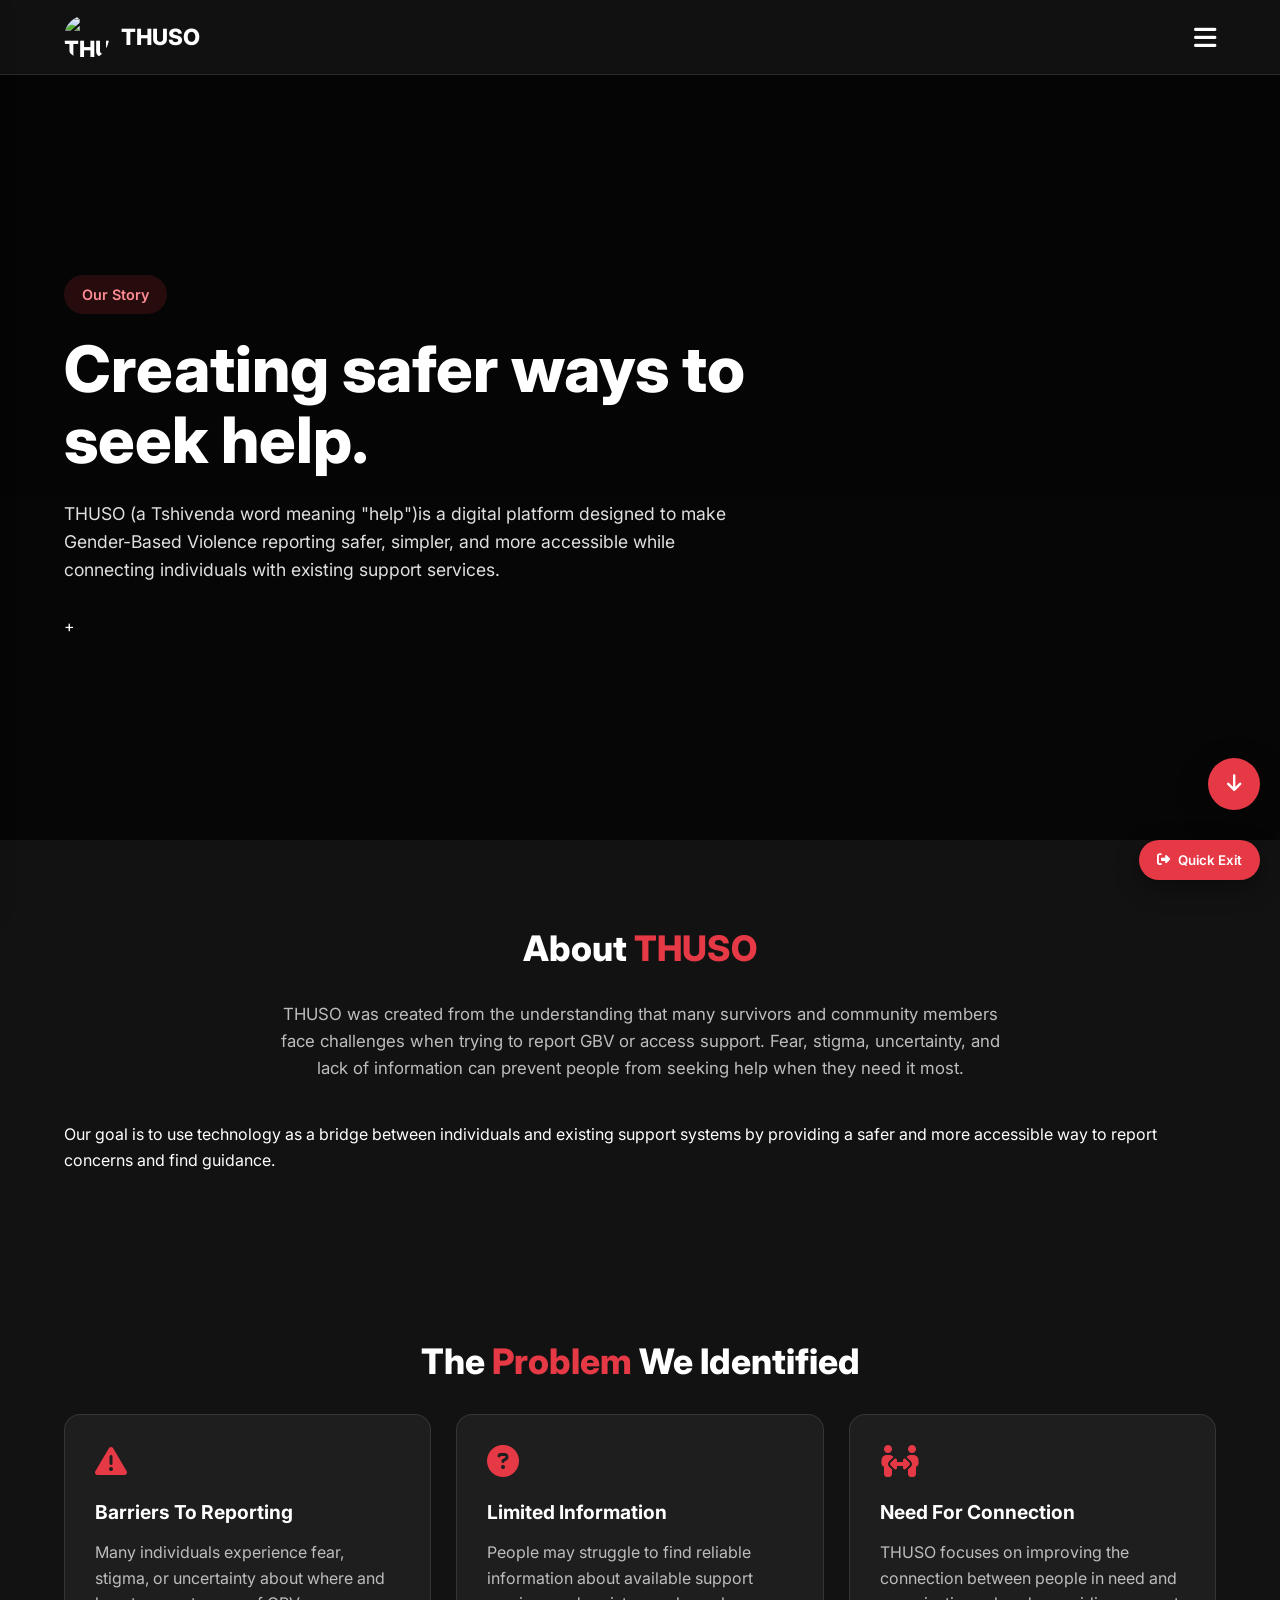
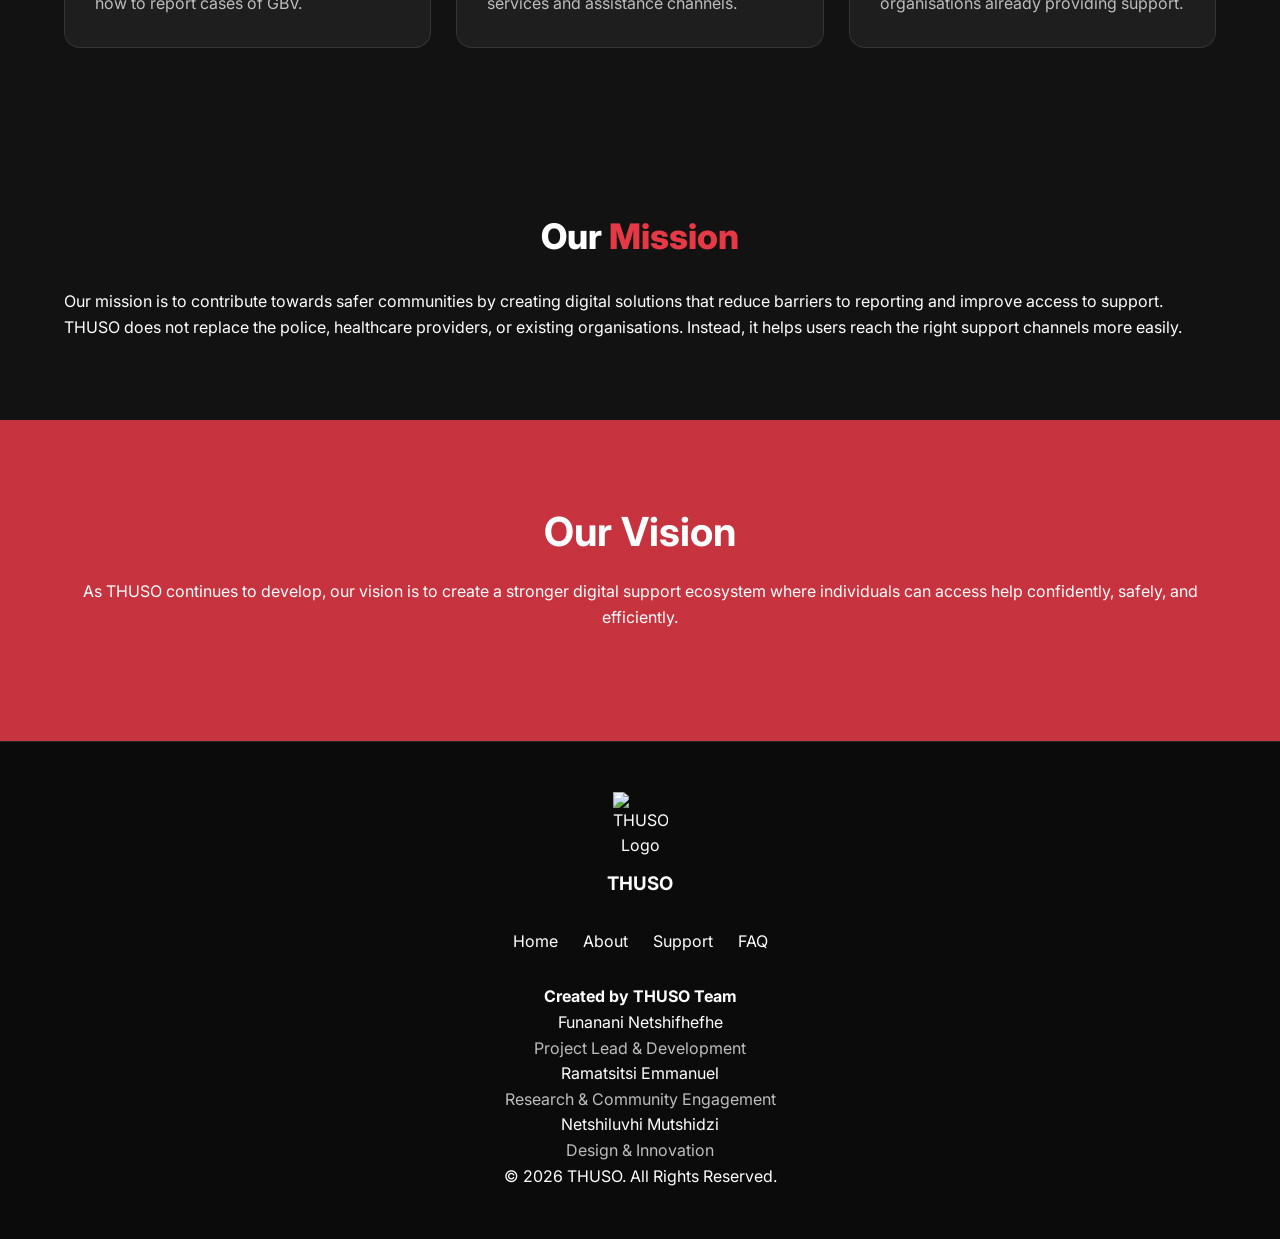
==== about.html @ 25517d31 "adding the mvp files from vs code" ====
<!DOCTYPE html>
<html lang="en">

<head>

<meta charset="UTF-8">
<meta name="viewport" content="width=device-width, initial-scale=1.0">

<meta name="description" content="Learn about THUSO, a digital platform created to improve safe GBV reporting and connect communities with support services.">

<meta name="keywords" content="THUSO, GBV solution, safe reporting, gender-based violence support, South Africa">

<meta name="author" content="Funanani Netshifhefhe">

<meta name="theme-color" content="#121212">

<title>THUSO | Our Story</title>

<link rel="icon" href="images/thusoLogLight.jpg" type="image/x-icon">

<link rel="stylesheet" href="style.css">

<link rel="stylesheet" href="https://cdnjs.cloudflare.com/ajax/libs/font-awesome/6.7.2/css/all.min.css">

</head>


<body>


<!-- Quick Exit -->

<button class="quick-exit" onclick="quickExit()">

<i class="fa-solid fa-right-from-bracket"></i>

Quick Exit

</button>



<!-- Sidebar Overlay -->

<div class="overlay" id="overlay"></div>



<!-- Navigation Sidebar -->

<nav class="sidebar" id="sidebar">


<div class="sidebar-header">

<img src="images/thusoLogLight.jpg" alt="THUSO Logo">

<h2>THUSO</h2>


<button id="closeMenu">

<i class="fa-solid fa-xmark"></i>

</button>


</div>



<ul>


<li>

<a href="index.html">

<i class="fa-solid fa-house"></i>

Home

</a>

</li>



<li>

<a href="about.html">

<i class="fa-solid fa-users"></i>

Our Story

</a>

</li>



<li>

<a href="support.html">

<i class="fa-solid fa-hand-holding-heart"></i>

Find Support

</a>

</li>



<li>

<a href="index.html#faq">

<i class="fa-solid fa-circle-question"></i>

FAQ

</a>

</li>



<li>

<a href="https://docs.google.com/forms/d/e/1FAIpQLSdorxG40xHmfavvr90T1yedFlYFtvC7zPvvxeqQZqKssrCTqw/viewform?usp=sharing&ouid=115446433279095511927">

<i class="fa-solid fa-shield-heart"></i>

Report Now

</a>

</li>


</ul>


</nav>




<!-- Header -->

<header class="header">


<div class="logo">

<img src="images/thusoLogLight.jpg" alt="THUSO Logo">

<span>THUSO</span>

</div>


<button class="menu-btn" id="menuBtn">

<i class="fa-solid fa-bars"></i>

</button>


</header>





<!-- Hero -->


<section class="hero">


<div class="hero-content">


<span class="badge">

Our Story

</span>



<h1>

Creating safer ways to seek help.

</h1>



<p>

THUSO  (a Tshivenda word meaning "help")is a digital platform designed to make Gender-Based Violence reporting safer, simpler, and more accessible while connecting individuals with existing support services.

</p>

+

</div>


</section>





<!-- About THUSO -->


<section class="section">


<div class="container">


<h2>

About <span>THUSO</span>

</h2>



<p class="section-intro">

THUSO was created from the understanding that many survivors and community members face challenges when trying to report GBV or access support. Fear, stigma, uncertainty, and lack of information can prevent people from seeking help when they need it most.

</p>



<p>

Our goal is to use technology as a bridge between individuals and existing support systems by providing a safer and more accessible way to report concerns and find guidance.

</p>



</div>


</section>






<!-- Problem -->


<section class="section why-thuso">


<div class="container">


<h2>

The <span>Problem</span> We Identified

</h2>



<div class="cards">


<div class="card">

<i class="fa-solid fa-triangle-exclamation"></i>

<h3>

Barriers To Reporting

</h3>


<p>

Many individuals experience fear, stigma, or uncertainty about where and how to report cases of GBV.

</p>


</div>




<div class="card">

<i class="fa-solid fa-circle-question"></i>

<h3>

Limited Information

</h3>


<p>

People may struggle to find reliable information about available support services and assistance channels.

</p>


</div>




<div class="card">

<i class="fa-solid fa-people-arrows"></i>

<h3>

Need For Connection

</h3>


<p>

THUSO focuses on improving the connection between people in need and organisations already providing support.

</p>


</div>



</div>


</div>


</section>






<!-- Mission -->


<section class="section safety">


<div class="container">


<h2>

Our <span>Mission</span>

</h2>



<p>

Our mission is to contribute towards safer communities by creating digital solutions that reduce barriers to reporting and improve access to support.

</p>



<p>

THUSO does not replace the police, healthcare providers, or existing organisations. Instead, it helps users reach the right support channels more easily.

</p>



</div>


</section>







<!-- Future Vision -->


<section class="cta">


<div class="container">


<h2>

Our Vision

</h2>



<p>

As THUSO continues to develop, our vision is to create a stronger digital support ecosystem where individuals can access help confidently, safely, and efficiently.

</p>



</div>


</section>







<!-- Footer -->


<footer>


<div class="footer-content">


<div class="footer-logo">

<img src="images/thusoLogLight.jpg" alt="THUSO Logo">

<h3>

THUSO

</h3>


</div>



<div class="footer-links">


<a href="index.html">

Home

</a>


<a href="about.html">

About

</a>


<a href="support.html">

Support

</a>


<a href="index.html#faq">

FAQ

</a>


</div>



<div class="footer-credit">


<h4>
Created by THUSO Team
</h4>

<div class="team-members">


<p>
<a href="https://funifrank67-coder.github.io/funihh-portfolio/
" target="_blank">
Funanani Netshifhefhe
</a>
<br>
<span>
Project Lead & Development
</span>
</p>



<p>
<a href="https://wa.me/27766846476" target="_blank">
Ramatsitsi Emmanuel
</a>
<br>
<span>
Research & Community Engagement
</span>
</p>


<p>
<a href="https://wa.me/27665182931" target="_blank">
Netshiluvhi Mutshidzi
</a>
<br>
<span>
Design & Innovation
</span>
</p>



<p>

© 2026 THUSO. All Rights Reserved.

</p>


</div>



</div>


</footer>



<script src="script.js"></script>
<!-- Floating Scroll Button -->
<button id="scrollBtn" class="scroll-btn" aria-label="Scroll Page">
    <i class="fa-solid fa-arrow-down"></i>
</button>


</body>

</html>
---- style.css ----
/* ================================
   THUSO MVP DESIGN SYSTEM
   Part 1: Global Styling by funi
================================ */


/* Google Font */
@import url('https://fonts.googleapis.com/css2?family=Inter:wght@400;500;600;700;800&display=swap');



/* ================================
   Root Variables
================================ */

:root {

    --primary: #e63946;
    --primary-dark: #c92f3a;

    --background: #121212;
    --surface: #1e1e1e;
    --surface-light: #262626;

    --text: #ffffff;
    --text-muted: #bdbdbd;

    --border: rgba(255,255,255,0.1);

    --shadow:
    0 10px 30px rgba(0,0,0,0.35);

    --radius: 16px;

    --transition: 0.3s ease;

}





/* ================================
   Reset
================================ */

* {

    margin:0;
    padding:0;
    box-sizing:border-box;

}



html {

    scroll-behavior:smooth;

}



body {

    font-family:'Inter', sans-serif;

    background:var(--background);

    color:var(--text);

    line-height:1.6;

    overflow-x:hidden;

}



img {

    max-width:100%;

    display:block;

}



a {

    text-decoration:none;

    color:inherit;

}



ul {

    list-style:none;

}



button {

    border:none;

    cursor:pointer;

    font-family:inherit;

}






/* ================================
   Global Containers
================================ */

.container {

    width:90%;

    max-width:1200px;

    margin:auto;

}



.section {

    padding:80px 0;

}



.section h2 {

    font-size:2.2rem;

    text-align:center;

    margin-bottom:25px;

    font-weight:800;

}



.section h2 span {

    color:var(--primary);

}



.section-intro {

    max-width:750px;

    margin:0 auto 40px;

    text-align:center;

    color:var(--text-muted);

    font-size:1.05rem;

}







/* ================================
   Buttons
================================ */


.btn {

    display:inline-flex;

    align-items:center;

    justify-content:center;

    gap:10px;

    padding:14px 28px;

    border-radius:30px;

    font-weight:600;

    transition:var(--transition);

}



.btn.primary {

    background:var(--primary);

    color:white;

}



.btn.primary:hover {

    background:var(--primary-dark);

    transform:translateY(-3px);

}



.btn.secondary {

    border:1px solid white;

    color:white;

}



.btn.secondary:hover {

    background:white;

    color:black;

}






/* ================================
   Badge
================================ */


.badge {

    display:inline-block;

    padding:8px 18px;

    border-radius:20px;

    background:rgba(230,57,70,0.15);

    color:#ff8b94;

    font-size:0.9rem;

    font-weight:600;

    margin-bottom:20px;

}







/* ================================
   Dark Sections
================================ */


.bg-dark {

    background:var(--surface);

}






/* ================================
   Cards General
================================ */


.cards,
.card-grid {

    display:grid;

    grid-template-columns:repeat(3,1fr);

    gap:25px;

}



.card {

    background:var(--surface);

    padding:30px;

    border-radius:var(--radius);

    border:1px solid var(--border);

    transition:var(--transition);

}



.card:hover {

    transform:translateY(-8px);

    box-shadow:var(--shadow);

}



.card i {

    font-size:2rem;

    color:var(--primary);

    margin-bottom:20px;

}



.card h3 {

    margin-bottom:12px;

    font-size:1.2rem;

}



.card p {

    color:var(--text-muted);

}



/* End Part 1 */
/* ================================
   Part 2: Header, Sidebar & Hero
================================ */



/* ================================
   Header
================================ */


.header {

    position:sticky;

    top:0;

    z-index:1000;

    height:75px;

    padding:0 5%;

    display:flex;

    align-items:center;

    justify-content:space-between;

    background:rgba(18,18,18,0.92);

    backdrop-filter:blur(10px);

    border-bottom:1px solid var(--border);

}




.logo {

    display:flex;

    align-items:center;

    gap:12px;

    font-size:1.4rem;

    font-weight:800;

}



.logo img {

    width:45px;

    height:45px;

    object-fit:contain;

    border-radius:50%;

}



.logo span {

    color:white;

}




.menu-btn {

    background:none;

    color:white;

    font-size:1.6rem;

}






/* ================================
   Sidebar
================================ */


.sidebar {

    position:fixed;

    top:0;

    left:-320px;

    width:300px;

    height:100vh;

    background:#151515;

    z-index:2000;

    padding:25px;

    transition:0.35s ease;

    box-shadow:var(--shadow);

}



.sidebar.active {

    left:0;

}





.sidebar-header {

    display:flex;

    align-items:center;

    justify-content:space-between;

    margin-bottom:35px;

}



.sidebar-header img {

    width:50px;

    height:50px;

    object-fit:contain;

}



.sidebar-header h2 {

    margin-left:10px;

    flex:1;

}





.sidebar-header button {

    background:none;

    color:white;

    font-size:1.5rem;

}





.sidebar ul li {

    margin:18px 0;

}



.sidebar ul li a {

    display:flex;

    align-items:center;

    gap:15px;

    padding:12px;

    border-radius:10px;

    transition:var(--transition);

}



.sidebar ul li a:hover {

    background:var(--surface-light);

    color:var(--primary);

}



.sidebar ul i {

    width:20px;

}







/* ================================
   Overlay
================================ */


.overlay {

    position:fixed;

    inset:0;

    background:rgba(0,0,0,0.65);

    z-index:1500;

    opacity:0;

    visibility:hidden;

    transition:var(--transition);

}



.overlay.active {

    opacity:1;

    visibility:visible;

}







/* ================================
   Quick Exit Button
================================ */


.quick-exit {

    position:fixed;

    top:20px;

    right:20px;

    z-index:3000;

    background:var(--primary);

    color:white;

    padding:12px 18px;

    border-radius:25px;

    font-weight:600;

    box-shadow:var(--shadow);

}



.quick-exit:hover {

    background:var(--primary-dark);

}








/* ================================
   Hero Section
================================ */


.hero {

    min-height:85vh;

    display:flex;

    align-items:center;

    position:relative;

    background:

    linear-gradient(
    rgba(0,0,0,0.75),
    rgba(0,0,0,0.65)
    ),

    url("images/hero.jpg");

    background-size:cover;

    background-position:center;

    padding:60px 5%;

}



.hero-content {

    max-width:700px;

}



.hero h1 {

    font-size:clamp(2.5rem,5vw,4rem);

    line-height:1.1;

    margin-bottom:25px;

    font-weight:800;

}



.hero p {

    font-size:1.1rem;

    color:#e0e0e0;

    margin-bottom:30px;

}



.hero-buttons {

    display:flex;

    gap:15px;

    flex-wrap:wrap;

}





/* Trust Box */


.trust-box {

    margin-top:45px;

    display:flex;

    gap:20px;

    flex-wrap:wrap;

}



.trust-box div {

    background:rgba(255,255,255,0.08);

    padding:15px 20px;

    border-radius:12px;

    display:flex;

    align-items:center;

    gap:10px;

}



.trust-box i {

    color:var(--primary);

}



.trust-box p {

    margin:0;

    font-size:0.9rem;

}



/* End Part 2 */

/* ================================
   Part 3: Content Sections
================================ */


/* ================================
   How THUSO Works
================================ */


.steps {

    display:grid;

    grid-template-columns:repeat(3,1fr);

    gap:25px;

}



.step {

    background:var(--surface);

    padding:30px;

    border-radius:var(--radius);

    border:1px solid var(--border);

    position:relative;

}



.step .number {

    width:45px;

    height:45px;

    display:flex;

    align-items:center;

    justify-content:center;

    background:var(--primary);

    border-radius:50%;

    font-weight:800;

    margin-bottom:20px;

}



.step h3 {

    margin-bottom:15px;

}



.step p {

    color:var(--text-muted);

}





/* ================================
   Safety Section
================================ */


.safety-grid {

    display:grid;

    grid-template-columns:repeat(4,1fr);

    gap:20px;

}



.safety-item {

    background:var(--surface);

    padding:25px;

    text-align:center;

    border-radius:var(--radius);

    border:1px solid var(--border);

}



.safety-item i {

    color:var(--primary);

    font-size:2rem;

    margin-bottom:15px;

}



.safety-item h3 {

    margin-bottom:10px;

}



.safety-item p {

    color:var(--text-muted);

    font-size:0.95rem;

}





/* ================================
   FAQ
================================ */


.faq-container {

    max-width:800px;

    margin:auto;

}



.faq-item {

    background:var(--surface);

    margin-bottom:15px;

    border-radius:12px;

    overflow:hidden;

    border:1px solid var(--border);

}



.faq-question {

    width:100%;

    padding:20px;

    background:none;

    color:white;

    display:flex;

    justify-content:space-between;

    align-items:center;

    font-size:1rem;

    font-weight:600;

}



.faq-question i {

    transition:0.3s;

}



.faq-answer {

    display:none;

    padding:0 20px 20px;

    color:var(--text-muted);

}



.faq-answer.active {

    display:block;

}





/* ================================
   Support Section
================================ */


.support-buttons {

    display:grid;

    grid-template-columns:repeat(4,1fr);

    gap:20px;

    margin-top:40px;

}



.support-card {

    background:var(--surface);

    padding:30px 20px;

    text-align:center;

    border-radius:var(--radius);

    border:1px solid var(--border);

    transition:var(--transition);

}



.support-card:hover {

    transform:translateY(-7px);

    box-shadow:var(--shadow);

}



.support-card i {

    font-size:2rem;

    color:var(--primary);

    margin-bottom:15px;

}



.support-card h3 {

    font-size:1.1rem;

    margin-bottom:10px;

}



.support-card p {

    color:var(--text-muted);

}



.support-card strong {

    display:block;

    font-size:1.2rem;

    margin:15px 0;

}



.support-card a {

    display:inline-block;

    margin:5px;

    padding:10px 18px;

    background:var(--primary);

    border-radius:20px;

    font-size:0.9rem;

}





/* ================================
   CTA
================================ */


.cta {

    padding:80px 20px;

    text-align:center;

    background:

    linear-gradient(
    rgba(230,57,70,0.85),
    rgba(230,57,70,0.85)
    );

}



.cta h2 {

    font-size:2.5rem;

    margin-bottom:15px;

}



.cta p {

    margin-bottom:30px;

}





/* ================================
   Footer
================================ */


footer {

    background:#0b0b0b;

    padding:50px 5%;

    border-top:1px solid var(--border);

}



.footer-content {

    max-width:1200px;

    margin:auto;

    text-align:center;

}



.footer-logo img {

    width:55px;

    margin:auto;

}



.footer-logo h3 {

    margin-top:10px;

}



.footer-links {

    margin:30px 0;

    display:flex;

    justify-content:center;

    gap:25px;

    flex-wrap:wrap;

}



.footer-links a:hover {

    color:var(--primary);

}



.footer-credit span {

    color:var(--text-muted);

}




/* End Part 3 */

/* ================================
   Part 4: Responsive Design
================================ */



/* Tablets */

@media (max-width: 900px) {


    .cards,
    .card-grid {

        grid-template-columns:repeat(2,1fr);

    }



    .steps {

        grid-template-columns:repeat(2,1fr);

    }



    .safety-grid {

        grid-template-columns:repeat(2,1fr);

    }



    .support-buttons {

        grid-template-columns:repeat(2,1fr);

    }



    .hero {

        min-height:75vh;

    }



    .hero h1 {

        font-size:2.8rem;

    }


}







/* Mobile Phones */

@media (max-width:600px) {


    .container {

        width:92%;

    }



    .section {

        padding:60px 0;

    }



    .section h2 {

        font-size:1.8rem;

    }




    /* Header */


    .header {

        height:70px;

        padding:0 20px;

    }



    .logo span {

        font-size:1.1rem;

    }



    .logo img {

        width:40px;

        height:40px;

    }






    /* Sidebar */


    .sidebar {

        width:280px;

    }







    /* Hero */


    .hero {

        min-height:90vh;

        padding:40px 20px;

        background-position:center;

    }



    .hero h1 {

        font-size:2.2rem;

    }



    .hero p {

        font-size:1rem;

    }



    .hero-buttons {

        flex-direction:column;

    }



    .btn {

        width:100%;

    }






    /* Trust Box */


    .trust-box {

        flex-direction:column;

    }



    .trust-box div {

        width:100%;

    }







    /* Cards */


    .cards,
    .card-grid,
    .steps,
    .safety-grid,
    .support-buttons {

        grid-template-columns:1fr;

    }




    .card,
    .step,
    .support-card {

        padding:25px 20px;

    }






    /* CTA */


    .cta h2 {

        font-size:2rem;

    }







    /* Footer */


    .footer-links {

        flex-direction:column;

        gap:15px;

    }



}






/* Small Phones */

@media (max-width:380px) {


    .hero h1 {

        font-size:1.9rem;

    }



    .quick-exit {

        padding:10px 14px;

        font-size:0.85rem;

    }


}




/* End Part 4 */
/* ==========================================
   Quick Exit Override (Paste at very bottom)
========================================== */

.quick-exit{
    position:fixed !important;
    top:auto !important;
    bottom:20px !important;
    right:20px !important;
    left:auto !important;

    z-index:9999;

    display:flex;
    align-items:center;
    gap:8px;

    border-radius:50px;

    box-shadow:0 8px 24px rgba(0,0,0,.35);

    transition:all .3s ease;
}

.quick-exit:hover{
    transform:translateY(-3px);
}

@media (max-width:600px){

    .quick-exit{
        bottom:15px !important;
        right:15px !important;

        padding:12px 16px;

        font-size:.85rem;
    }

    .quick-exit i{
        font-size:1rem;
    }

}
/* ==========================================
   Floating Scroll Button
========================================== */

.scroll-btn{

    position:fixed;

    right:20px;

    bottom:90px;   /* Above the Quick Exit button */

    width:52px;
    height:52px;

    border:none;

    border-radius:50%;

    background:#e63946;

    color: #fff;

    display:flex;

    align-items:center;

    justify-content:center;

    font-size:1.2rem;

    cursor:pointer;

    box-shadow: var(--shadow);

    transition:all .3s ease;

    opacity:1;

    visibility: visible;

    z-index: index 5000;
}

.scroll-btn.show{

    opacity:1;

    visibility:visible;

}

.scroll-btn:hover{

    background:var(--primary-dark);

    transform:translateY(-3px);

}

@media (max-width:600px){

    .scroll-btn{

        right:15px;

        bottom:85px;

        width:48px;

        height:48px;

        font-size:1rem;

    }

}
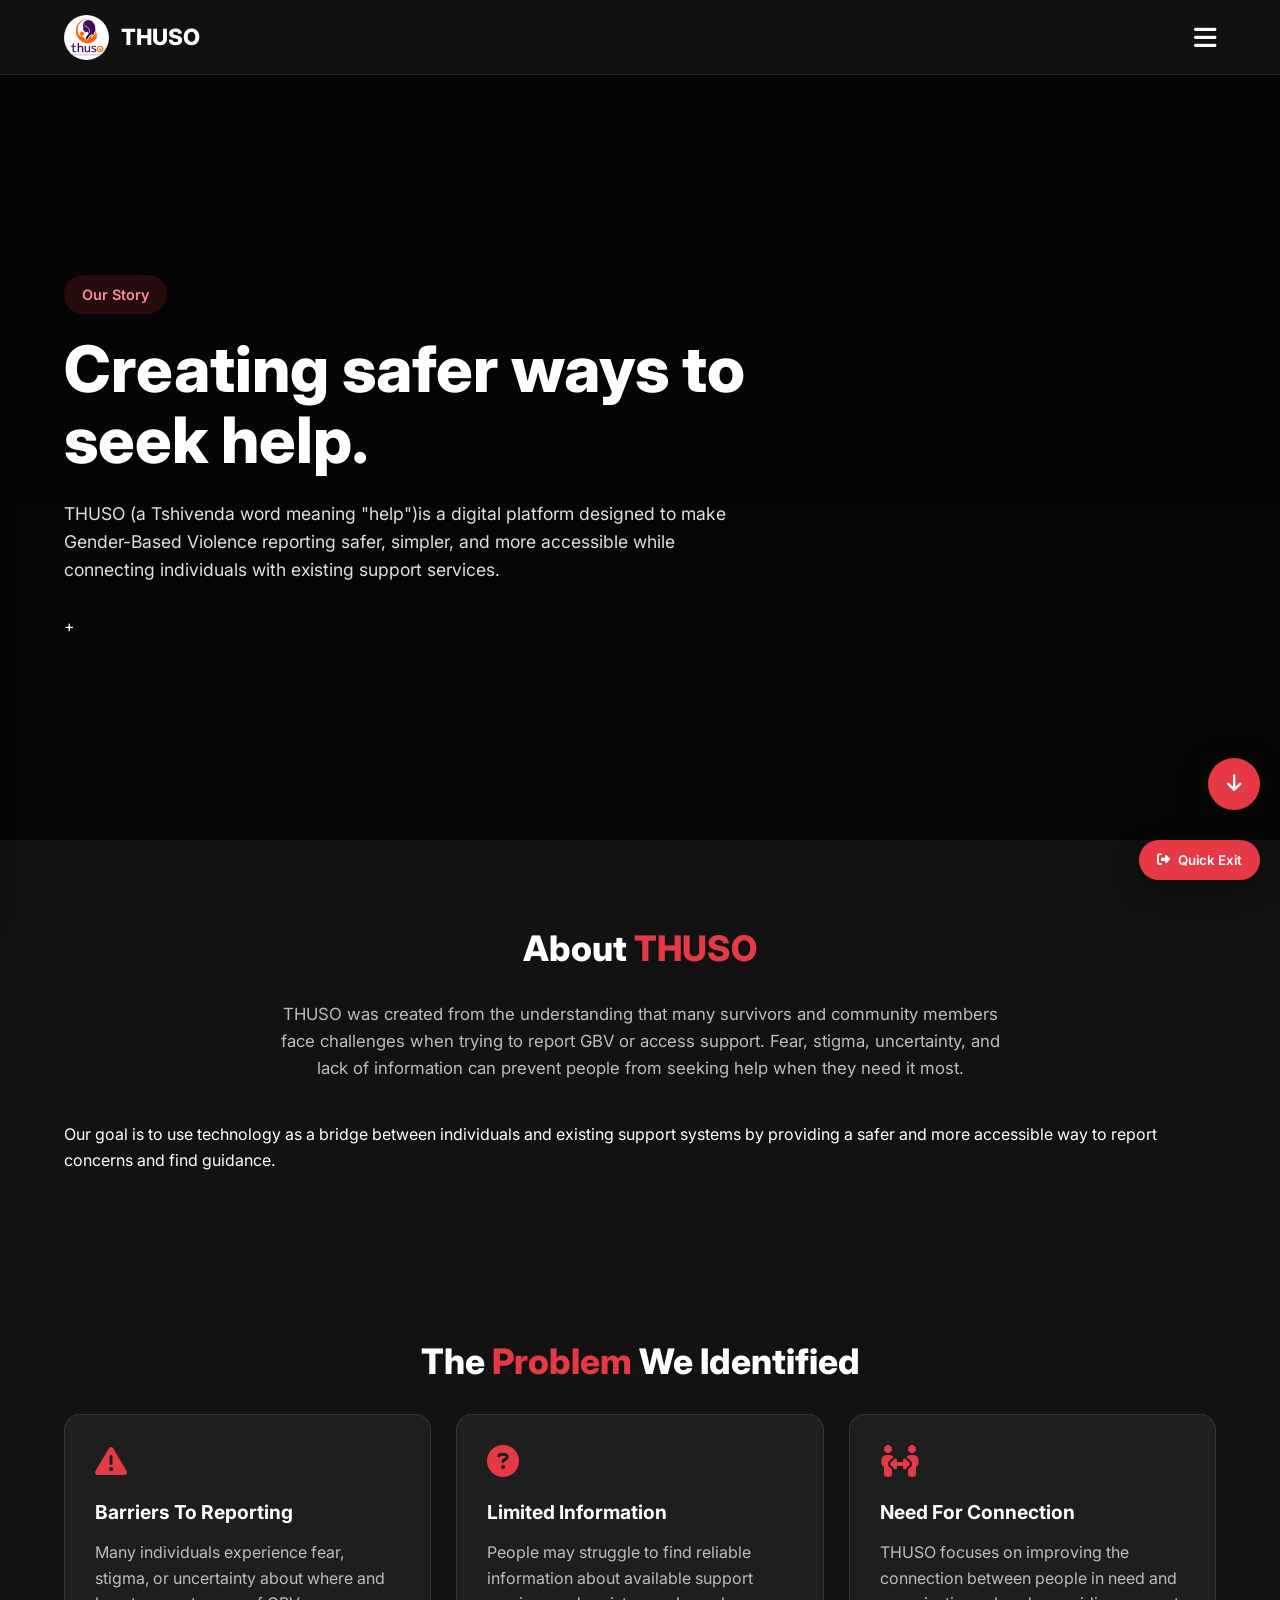
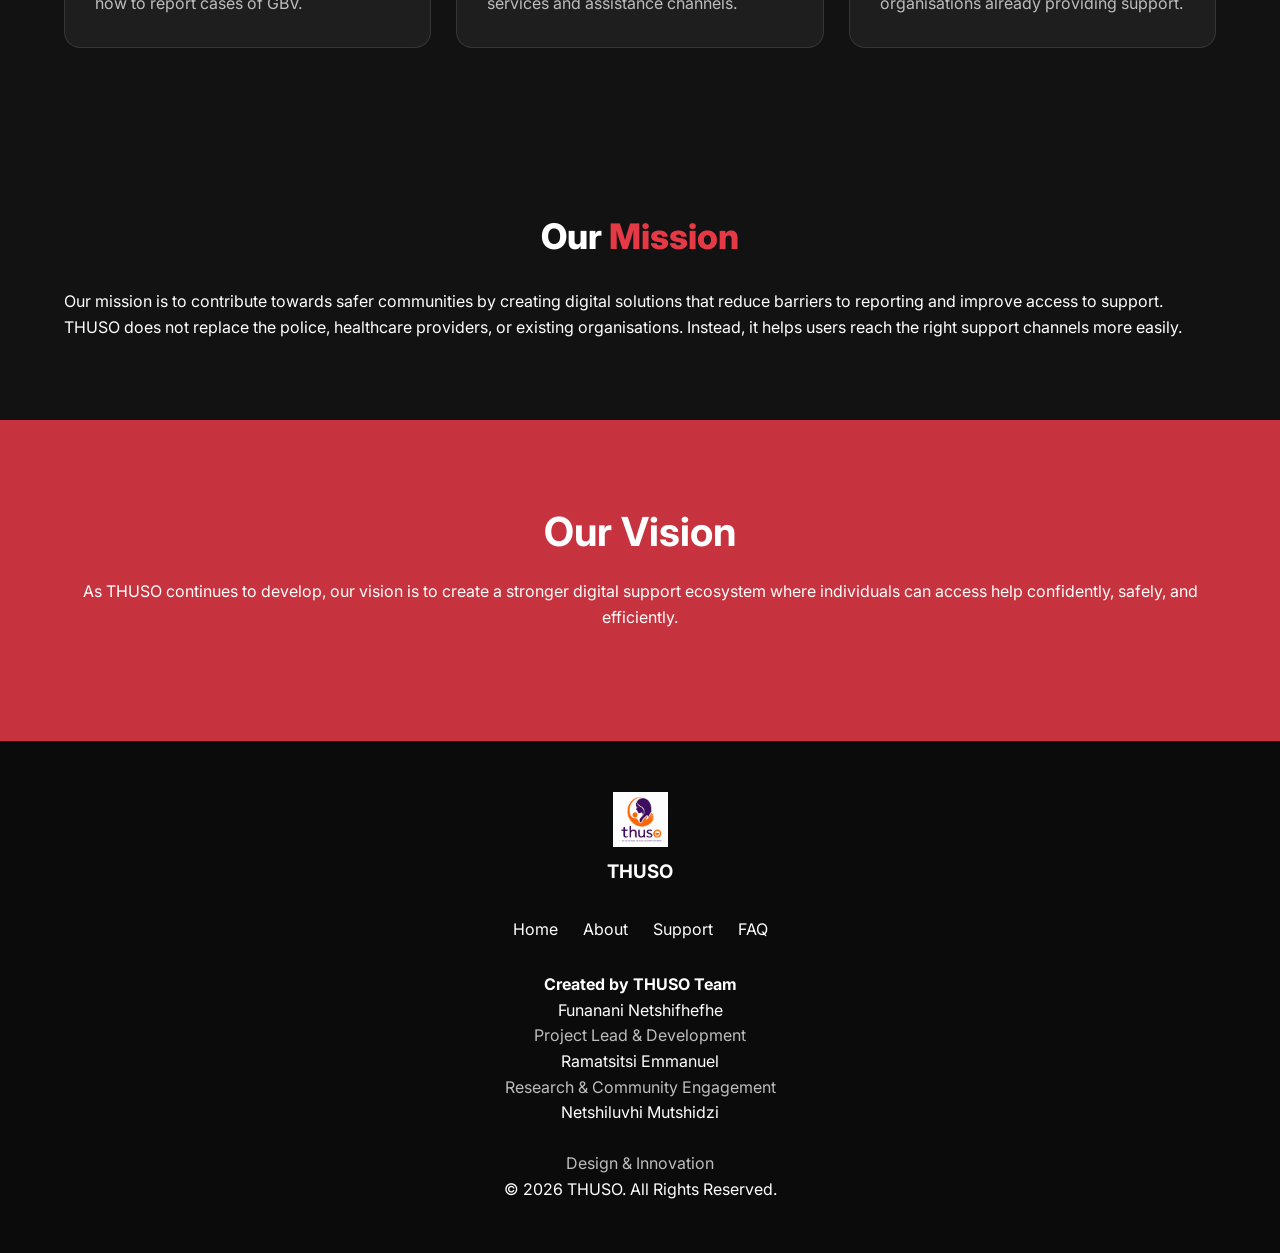
==== commit 707edddc: "correcting whatsaap numbers" ====
--- a/about.html
+++ b/about.html
@@ -525,20 +525,21 @@
 
 
 <p>
-<a href="https://wa.me/27766846476" target="_blank">
-Ramatsitsi Emmanuel
-</a>
-<br>
-<span>
-Research & Community Engagement
-</span>
-</p>
-
-
-<p>
-<a href="https://wa.me/27665182931" target="_blank">
-Netshiluvhi Mutshidzi
-</a>
+<!-- CORRECTING WHATSAPP NUMBERS AND ADDING PREFILLED MSG -->
+
+<p>
+    <a href="https://wa.me/27665182931?text=Hello%20Emmanuel.%20I%20got%20your%20number%20from%20the%20Thuso%20website." target="_blank">
+        Ramatsitsi Emmanuel
+    </a>
+    <br>
+    <span>Research & Community Engagement</span>
+</p>
+
+<p>
+    <a href="https://wa.me/27766846476?text=Hello%20Mutshidzi.%20I%20got%20your%20number%20from%20the%20Thuso%20website." target="_blank">
+        Netshiluvhi Mutshidzi 
+    </a>
+</p>
 <br>
 <span>
 Design & Innovation
@@ -574,4 +575,4 @@
 
 </body>
 
-</html>+</html>
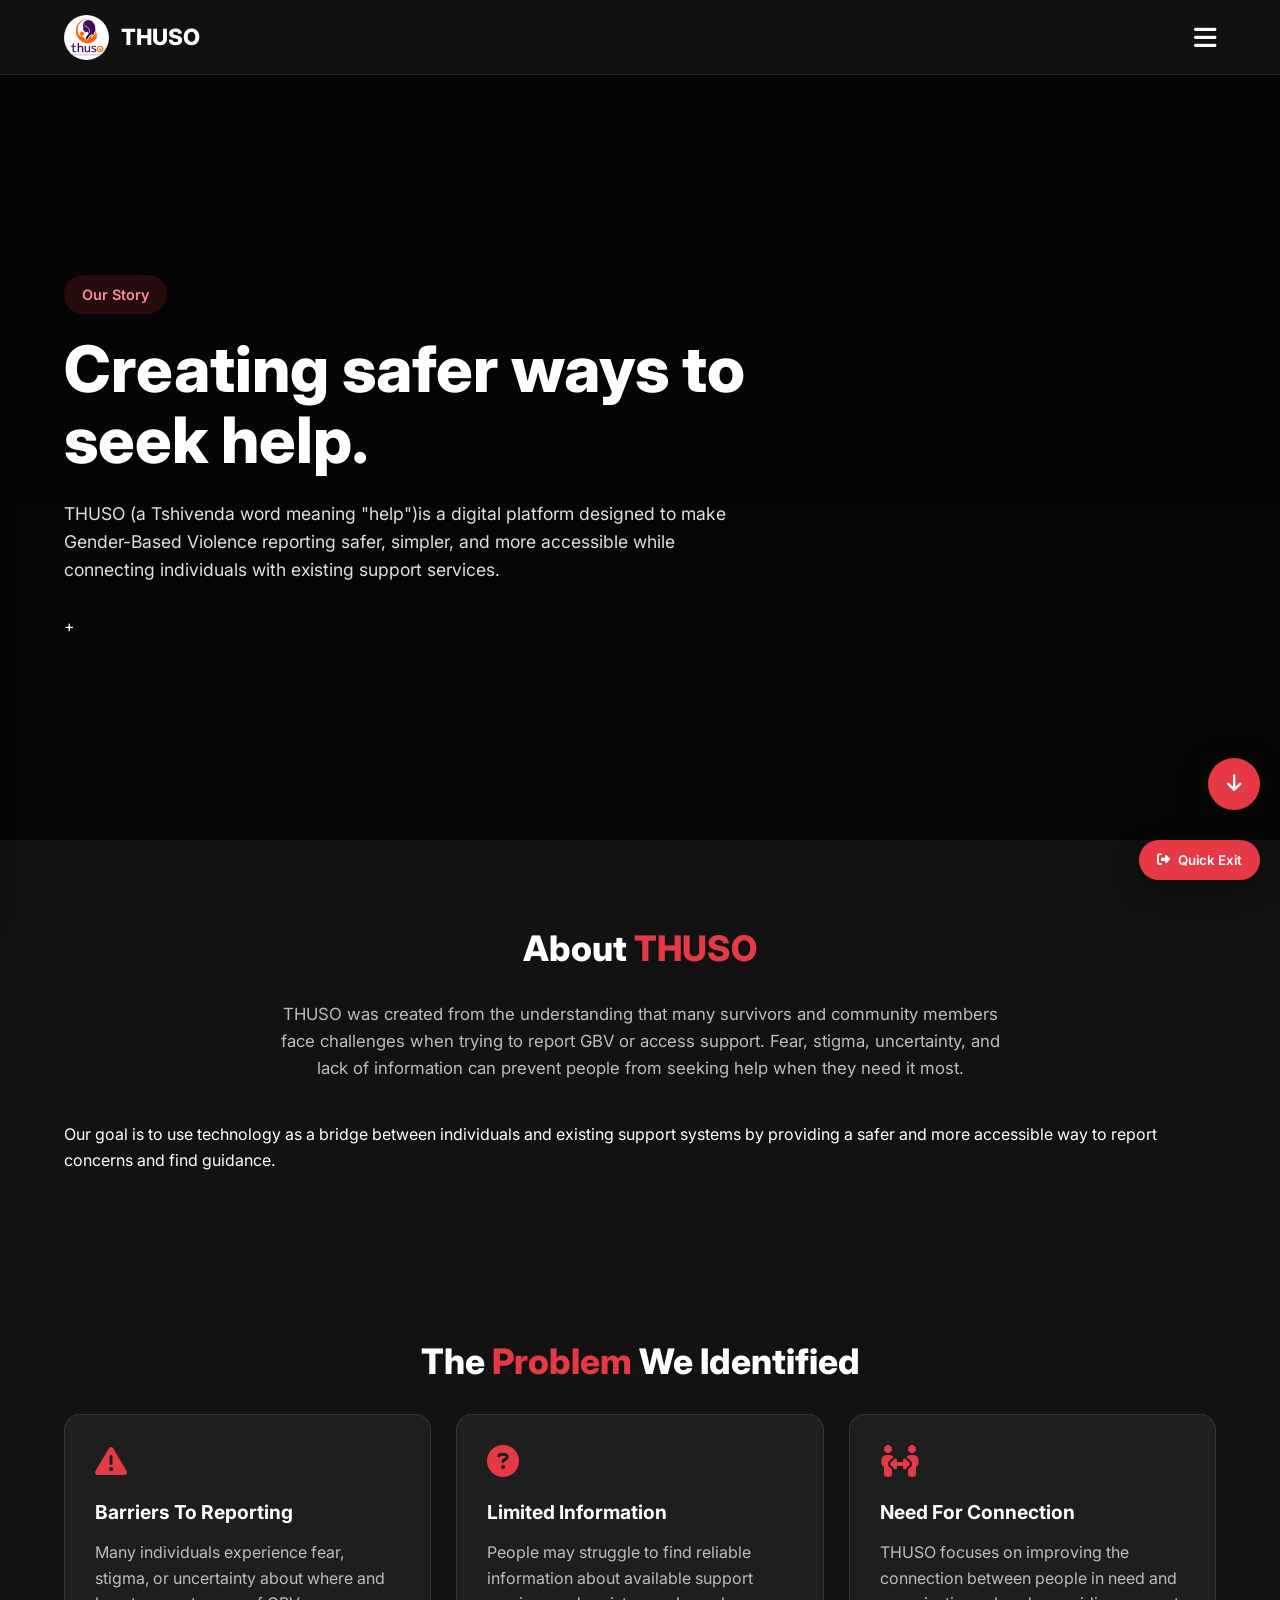
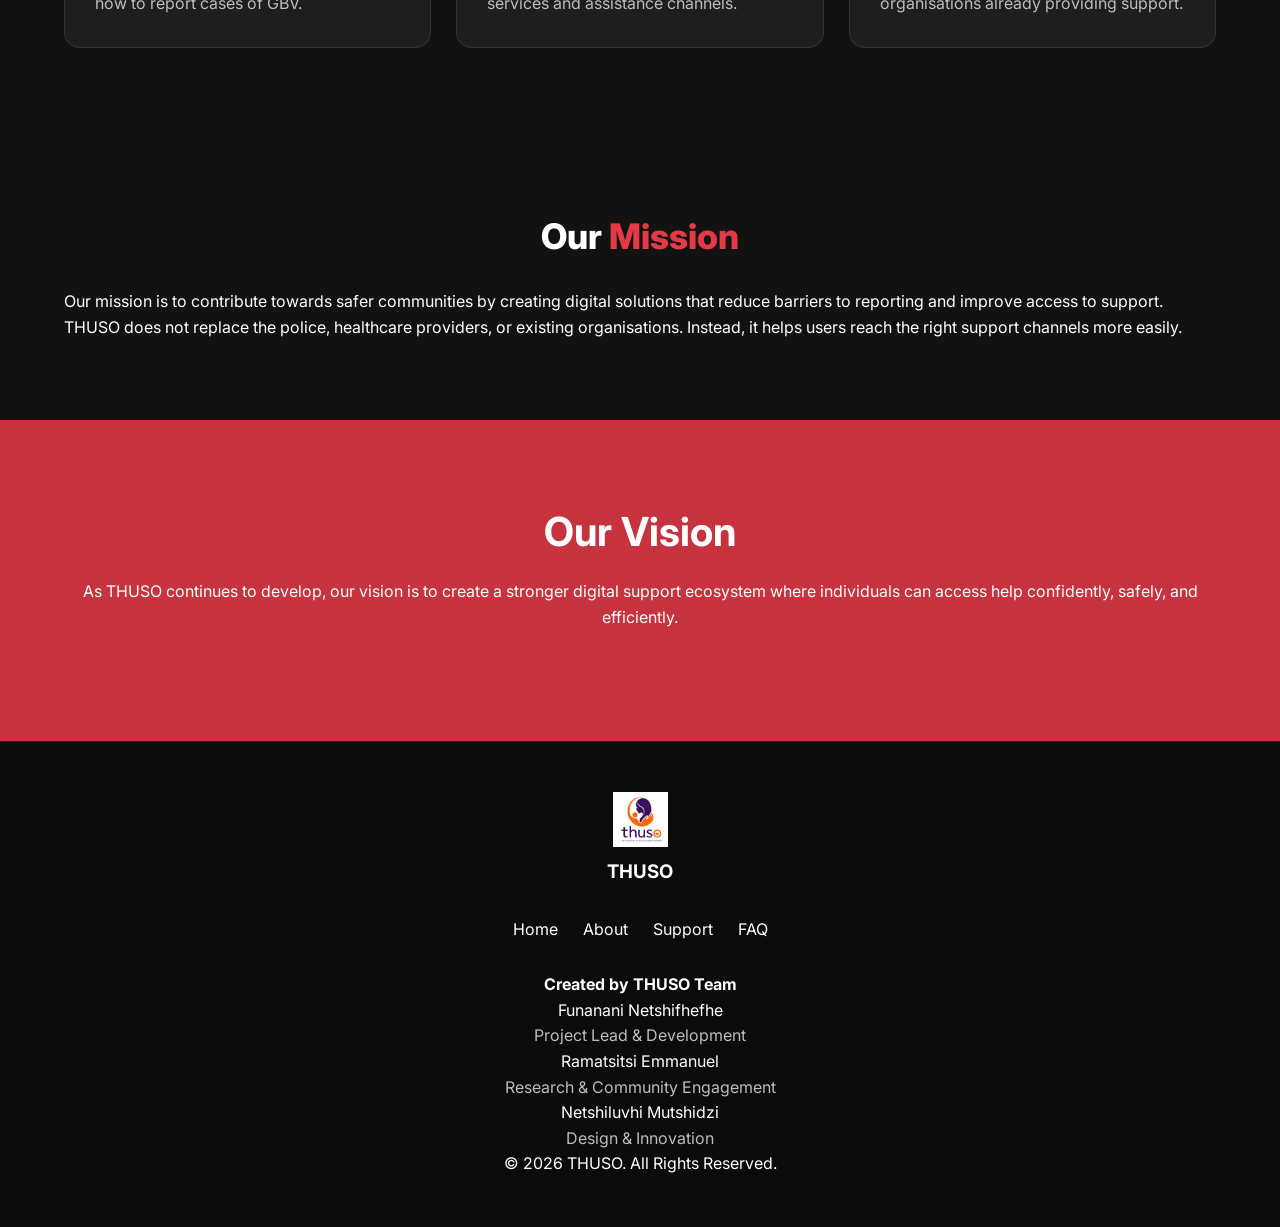
==== commit d575081e: "changing the name views" ====
--- a/about.html
+++ b/about.html
@@ -2,17 +2,24 @@
 <html lang="en">
 
 <head>
-
+<!-- meta tags store important info about the web-->
 <meta charset="UTF-8">
 <meta name="viewport" content="width=device-width, initial-scale=1.0">
-
 <meta name="description" content="Learn about THUSO, a digital platform created to improve safe GBV reporting and connect communities with support services.">
-
-<meta name="keywords" content="THUSO, GBV solution, safe reporting, gender-based violence support, South Africa">
-
+<meta name="keywords" content="THUSO, GBV solution, safe reporting, walter sisulu gbv, gender-based violence support MThatha anonymous reporting, offline reporting">
 <meta name="author" content="Funanani Netshifhefhe">
-
 <meta name="theme-color" content="#121212">
+
+    <!--this improves how our web looks like when the link is shared via fb whatsapp x-->
+<meta property="og:title" content="THUSO | Safe GBV Reporting & Support Platform">
+<meta property="og:description" content="Report GBV safely in minutes and connect with trusted support services.">
+<meta property="og:type" content="website">
+<meta property="og:url" content="https://thuso.org.za">
+<meta property="og:image" content="https://thuso.org.za/images/thusoLogDark.jpg">
+<meta property="og:site_name" content="THUSO">
+
+<! this tell google which url is the main version-->
+    <link rel="canonical" href="https://thuso.org.za/about.html">
 
 <title>THUSO | Our Story</title>
 
@@ -539,19 +546,14 @@
     <a href="https://wa.me/27766846476?text=Hello%20Mutshidzi.%20I%20got%20your%20number%20from%20the%20Thuso%20website." target="_blank">
         Netshiluvhi Mutshidzi 
     </a>
-</p>
 <br>
-<span>
-Design & Innovation
-</span>
-</p>
-
-
-
-<p>
-
+<span>Design & Innovation</span>
+</p>
+
+
+
+<p>
 © 2026 THUSO. All Rights Reserved.
-
 </p>
 
 
